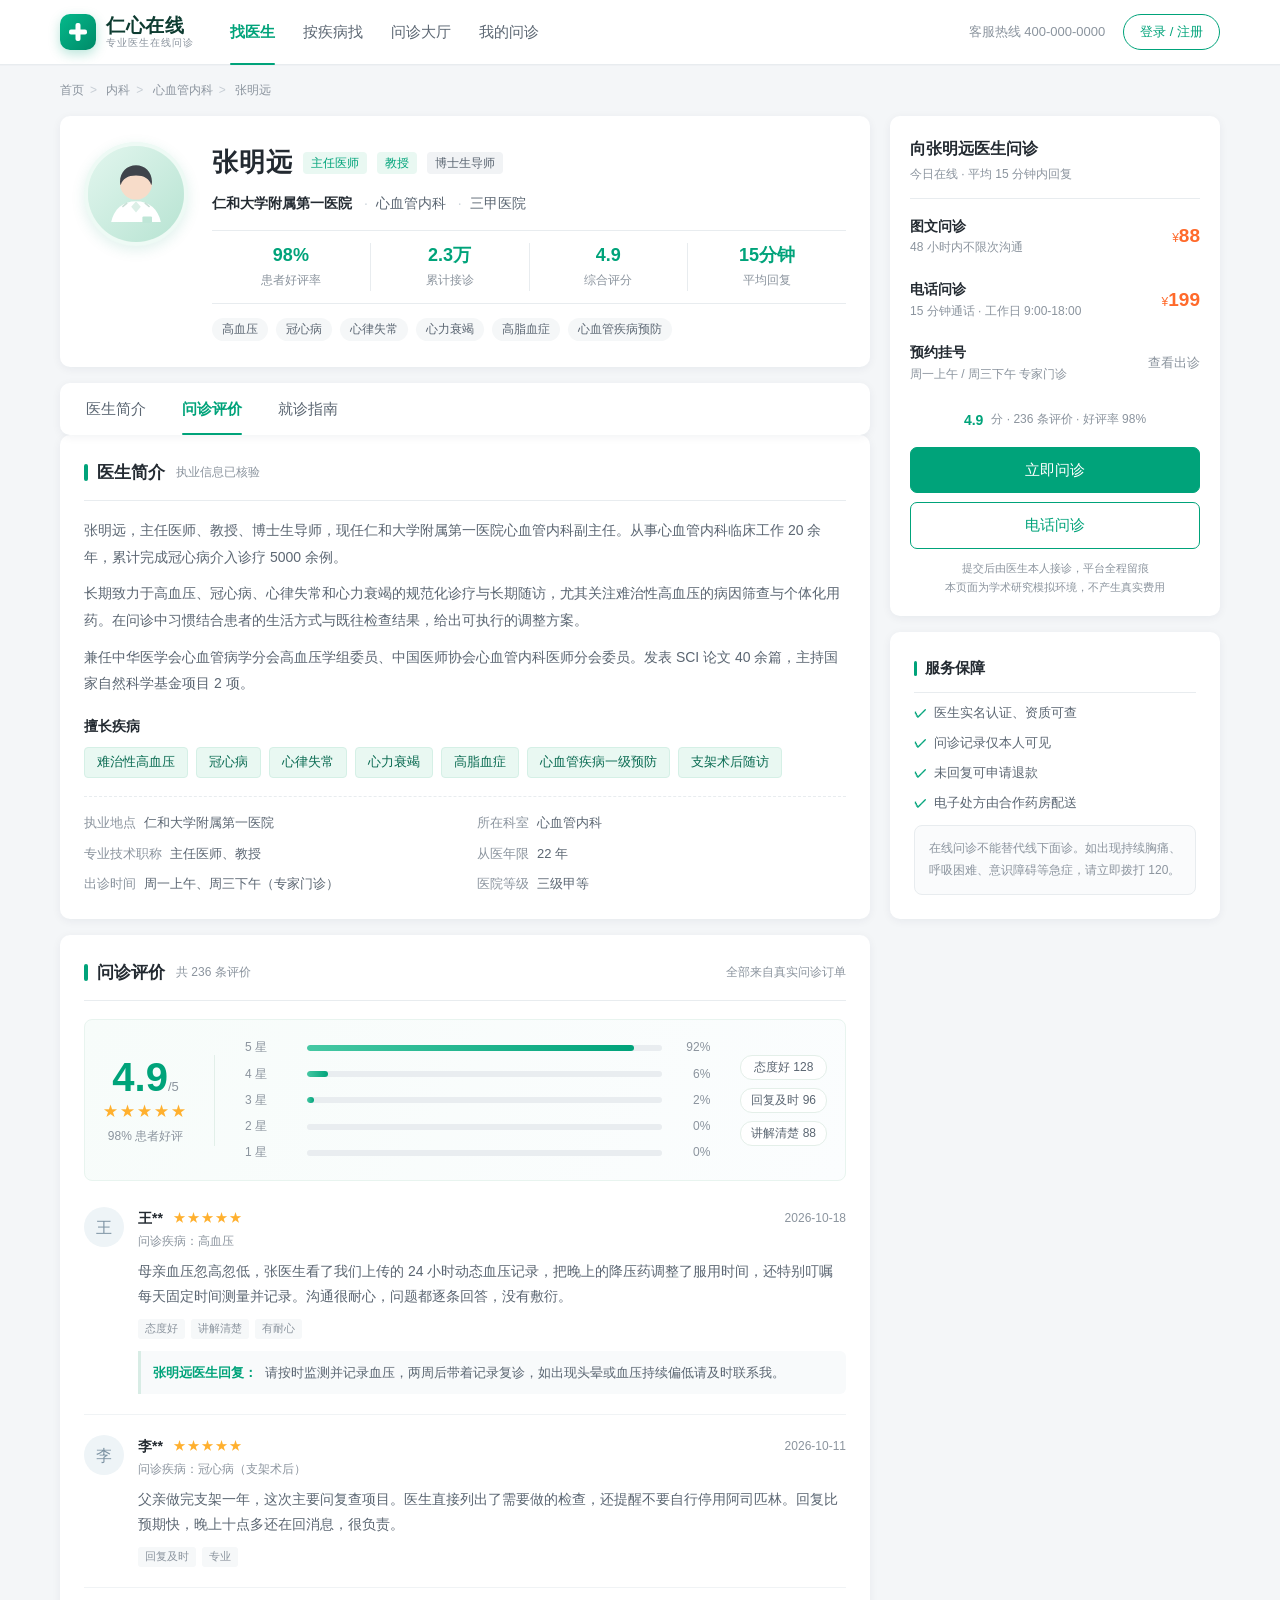
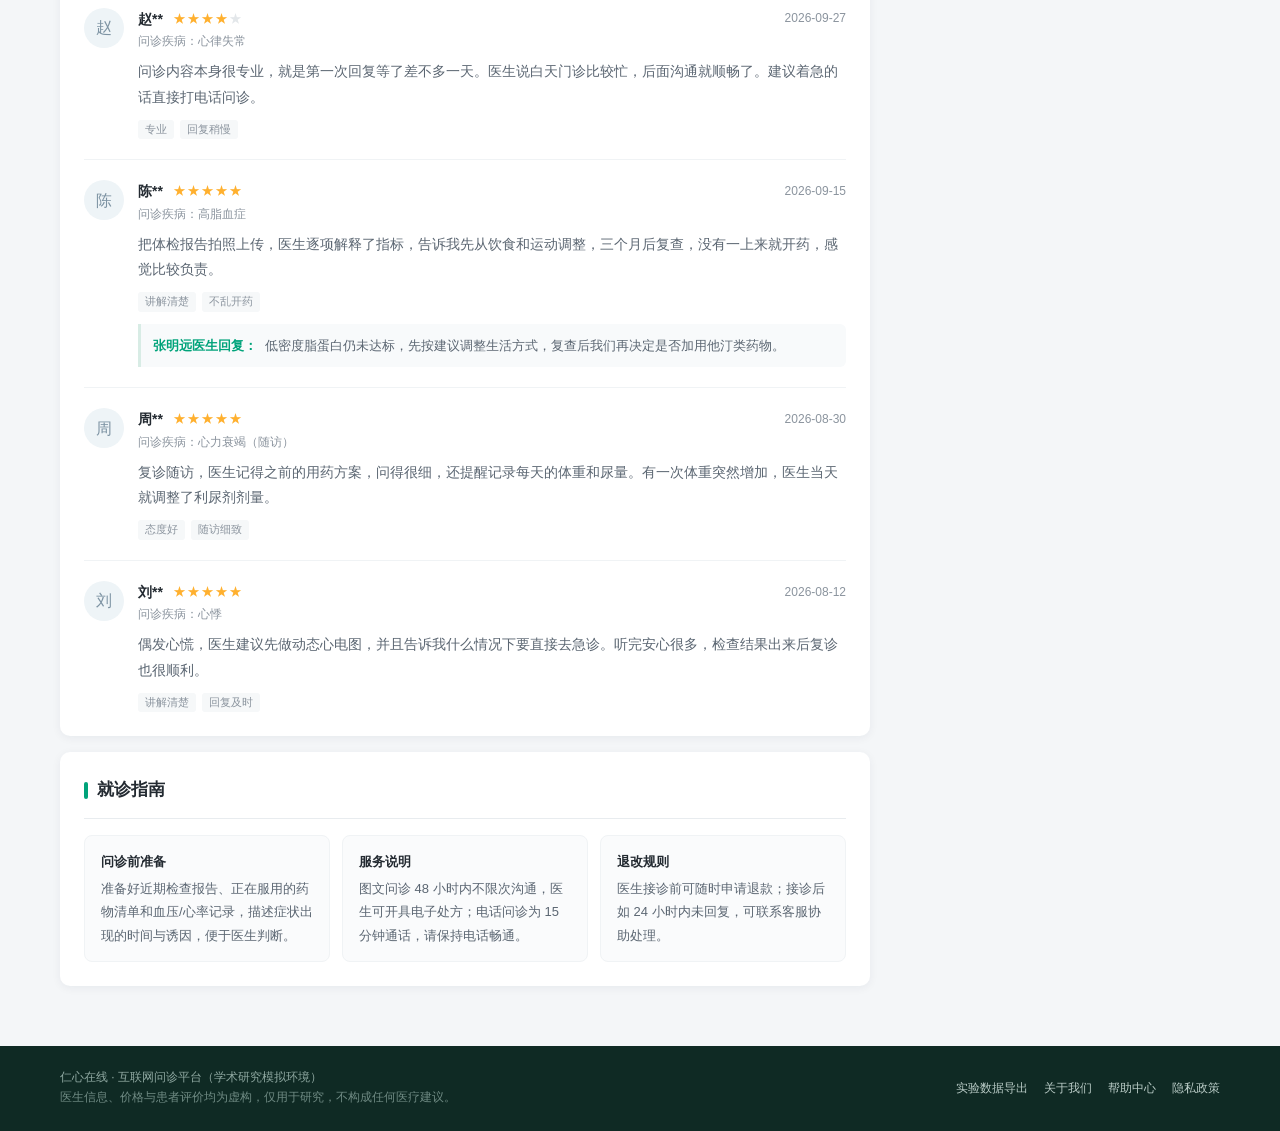
==== doctor.html @ 90c45d6f "feat: AI图标调大，手机适配，强制分组参数" ====
<!DOCTYPE html>
<html lang="zh-CN">
<head>
  <meta charset="UTF-8">
  <meta name="viewport" content="width=device-width, initial-scale=1, viewport-fit=cover">
  <title>张明远 主任医师 - 心血管内科 - 仁心在线</title>
  <meta name="description" content="张明远医生主页：擅长高血压、冠心病、心律失常的诊疗（学术研究模拟页面）">
  <link rel="stylesheet" href="css/style.css">
</head>
<body data-page="doctor" class="has-mobile-bar">

  <!-- 顶部导航 -->
  <header class="topbar">
    <div class="container topbar-inner">
      <a class="logo" href="index.html" data-od-link aria-label="仁心在线首页">
        <span class="logo-mark" aria-hidden="true"></span>
        <span class="logo-text">仁心在线<small>专业医生在线问诊</small></span>
      </a>
      <nav class="topnav" aria-label="主导航">
        <a class="active" href="index.html" data-od-link>找医生</a>
        <a href="#">按疾病找</a>
        <a href="#">问诊大厅</a>
        <a href="#">我的问诊</a>
      </nav>
      <div class="topbar-right">
        <span class="hotline">客服热线 400-000-0000</span>
        <a class="link-login" href="#">登录 / 注册</a>
      </div>
    </div>
  </header>

  <main class="container">
    <nav class="crumbs" aria-label="面包屑">
      <a href="index.html" data-od-link>首页</a><span class="sep">&gt;</span>
      <a href="index.html" data-od-link>内科</a><span class="sep">&gt;</span>
      <a href="index.html" data-od-link>心血管内科</a><span class="sep">&gt;</span>
      张明远
    </nav>

    <div class="profile-layout">
      <!-- 主栏 -->
      <div class="col-main">

        <!-- 医生信息头 -->
        <section class="card doctor-hero" data-track="doctor_header" data-track-label="医生信息头部">
          <div class="hero-avatar">
            <svg viewBox="0 0 120 120" role="img" aria-label="张明远医生头像">
              <defs>
                <linearGradient id="avBgD" x1="0" y1="0" x2="1" y2="1">
                  <stop offset="0" stop-color="#e2f6ee"></stop>
                  <stop offset="1" stop-color="#b7e3d2"></stop>
                </linearGradient>
              </defs>
              <rect width="120" height="120" fill="url(#avBgD)"></rect>
              <circle cx="60" cy="47" r="20" fill="#f7dcc9"></circle>
              <path d="M40 45c0-13 9-21 20-21s20 8 20 21c0 2-1 4-1 4-2-8-9-12-19-12s-17 4-19 12c0 0-1-2-1-4z" fill="#3f444b"></path>
              <path d="M60 69c-16 0-28 10-31 26h62c-3-16-15-26-31-26z" fill="#ffffff"></path>
              <path d="M60 69l-6 7 6 7 6-7z" fill="#dcefe7"></path>
              <path d="M49 71l-6 5M71 71l6 5" stroke="#c9dfd6" stroke-width="2" fill="none"></path>
              <rect x="68" y="88" width="12" height="8" rx="1.5" fill="#bfe6d7"></rect>
            </svg>
          </div>

          <div class="hero-main">
            <div class="hero-name">
              <h1>张明远</h1>
              <span class="chip">主任医师</span>
              <span class="chip">教授</span>
              <span class="chip chip-gray">博士生导师</span>
            </div>
            <p class="hero-dept">
              <b>仁和大学附属第一医院</b>
              <span class="dot">·</span>心血管内科
              <span class="dot">·</span>三甲医院
            </p>

            <div class="hero-stats">
              <div>
                <strong>98%</strong>
                <span>患者好评率</span>
              </div>
              <div>
                <strong>2.3万</strong>
                <span>累计接诊</span>
              </div>
              <div>
                <strong>4.9</strong>
                <span>综合评分</span>
              </div>
              <div>
                <strong>15分钟</strong>
                <span>平均回复</span>
              </div>
            </div>

            <div class="hero-tags">
              <span class="tag">高血压</span>
              <span class="tag">冠心病</span>
              <span class="tag">心律失常</span>
              <span class="tag">心力衰竭</span>
              <span class="tag">高脂血症</span>
              <span class="tag">心血管疾病预防</span>
            </div>
          </div>
        </section>

        <!-- 页内导航 -->
        <nav class="tabbar" aria-label="页面内导航">
          <a href="#intro" class="active">医生简介</a>
          <a href="#reviews">问诊评价</a>
          <a href="#guide">就诊指南</a>
        </nav>

        <!-- 医生简介 -->
        <section class="card section" id="intro">
          <h2 class="section-title">医生简介<em>执业信息已核验</em></h2>

          <div class="intro-text" data-track="intro" data-track-label="医生简介">
            <p>张明远，主任医师、教授、博士生导师，现任仁和大学附属第一医院心血管内科副主任。从事心血管内科临床工作 20 余年，累计完成冠心病介入诊疗 5000 余例。</p>
            <p>长期致力于高血压、冠心病、心律失常和心力衰竭的规范化诊疗与长期随访，尤其关注难治性高血压的病因筛查与个体化用药。在问诊中习惯结合患者的生活方式与既往检查结果，给出可执行的调整方案。</p>
            <p>兼任中华医学会心血管病学分会高血压学组委员、中国医师协会心血管内科医师分会委员。发表 SCI 论文 40 余篇，主持国家自然科学基金项目 2 项。</p>
          </div>

          <div class="skill-block" data-track="expertise" data-track-label="擅长疾病">
            <h4>擅长疾病</h4>
            <ul class="skill-list">
              <li>难治性高血压</li>
              <li>冠心病</li>
              <li>心律失常</li>
              <li>心力衰竭</li>
              <li>高脂血症</li>
              <li>心血管疾病一级预防</li>
              <li>支架术后随访</li>
            </ul>
          </div>

          <div class="info-grid">
            <p><span>执业地点</span>仁和大学附属第一医院</p>
            <p><span>所在科室</span>心血管内科</p>
            <p><span>专业技术职称</span>主任医师、教授</p>
            <p><span>从医年限</span>22 年</p>
            <p><span>出诊时间</span>周一上午、周三下午（专家门诊）</p>
            <p><span>医院等级</span>三级甲等</p>
          </div>
        </section>

        <!-- 问诊评价 -->
        <section class="card section" id="reviews" data-track="reviews" data-track-label="问诊评价区">
          <h2 class="section-title">问诊评价<em>共 236 条评价</em><span class="more">全部来自真实问诊订单</span></h2>

          <div class="review-summary">
            <div class="score-block">
              <div class="score-num">4.9<small>/5</small></div>
              <div class="stars" aria-label="4.9 分">★★★★★</div>
              <p>98% 患者好评</p>
            </div>
            <div class="score-bars">
              <div class="bar-row">
                <span>5 星</span>
                <div class="bar-track"><div class="bar-fill" style="width: 92%"></div></div>
                <span>92%</span>
              </div>
              <div class="bar-row">
                <span>4 星</span>
                <div class="bar-track"><div class="bar-fill" style="width: 6%"></div></div>
                <span>6%</span>
              </div>
              <div class="bar-row">
                <span>3 星</span>
                <div class="bar-track"><div class="bar-fill" style="width: 2%"></div></div>
                <span>2%</span>
              </div>
              <div class="bar-row">
                <span>2 星</span>
                <div class="bar-track"><div class="bar-fill" style="width: 0"></div></div>
                <span>0%</span>
              </div>
              <div class="bar-row">
                <span>1 星</span>
                <div class="bar-track"><div class="bar-fill" style="width: 0"></div></div>
                <span>0%</span>
              </div>
            </div>
            <div class="summary-tags">
              <span>态度好 128</span>
              <span>回复及时 96</span>
              <span>讲解清楚 88</span>
            </div>
          </div>

          <ul class="review-list">
            <li class="review-item">
              <div class="review-avatar">王</div>
              <div class="review-main">
                <div class="review-head">
                  <strong>王**</strong>
                  <span class="stars" aria-label="5 星">★★★★★</span>
                  <time datetime="2026-10-18">2026-10-18</time>
                </div>
                <p class="review-disease">问诊疾病：高血压</p>
                <p class="review-text">母亲血压忽高忽低，张医生看了我们上传的 24 小时动态血压记录，把晚上的降压药调整了服用时间，还特别叮嘱每天固定时间测量并记录。沟通很耐心，问题都逐条回答，没有敷衍。</p>
                <div class="review-tags"><span>态度好</span><span>讲解清楚</span><span>有耐心</span></div>
                <div class="review-reply"><b>张明远医生回复：</b>请按时监测并记录血压，两周后带着记录复诊，如出现头晕或血压持续偏低请及时联系我。</div>
              </div>
            </li>

            <li class="review-item">
              <div class="review-avatar">李</div>
              <div class="review-main">
                <div class="review-head">
                  <strong>李**</strong>
                  <span class="stars" aria-label="5 星">★★★★★</span>
                  <time datetime="2026-10-11">2026-10-11</time>
                </div>
                <p class="review-disease">问诊疾病：冠心病（支架术后）</p>
                <p class="review-text">父亲做完支架一年，这次主要问复查项目。医生直接列出了需要做的检查，还提醒不要自行停用阿司匹林。回复比预期快，晚上十点多还在回消息，很负责。</p>
                <div class="review-tags"><span>回复及时</span><span>专业</span></div>
              </div>
            </li>

            <li class="review-item">
              <div class="review-avatar">赵</div>
              <div class="review-main">
                <div class="review-head">
                  <strong>赵**</strong>
                  <span class="stars" aria-label="4 星">★★★★<span class="off">★</span></span>
                  <time datetime="2026-09-27">2026-09-27</time>
                </div>
                <p class="review-disease">问诊疾病：心律失常</p>
                <p class="review-text">问诊内容本身很专业，就是第一次回复等了差不多一天。医生说白天门诊比较忙，后面沟通就顺畅了。建议着急的话直接打电话问诊。</p>
                <div class="review-tags"><span>专业</span><span>回复稍慢</span></div>
              </div>
            </li>

            <li class="review-item">
              <div class="review-avatar">陈</div>
              <div class="review-main">
                <div class="review-head">
                  <strong>陈**</strong>
                  <span class="stars" aria-label="5 星">★★★★★</span>
                  <time datetime="2026-09-15">2026-09-15</time>
                </div>
                <p class="review-disease">问诊疾病：高脂血症</p>
                <p class="review-text">把体检报告拍照上传，医生逐项解释了指标，告诉我先从饮食和运动调整，三个月后复查，没有一上来就开药，感觉比较负责。</p>
                <div class="review-tags"><span>讲解清楚</span><span>不乱开药</span></div>
                <div class="review-reply"><b>张明远医生回复：</b>低密度脂蛋白仍未达标，先按建议调整生活方式，复查后我们再决定是否加用他汀类药物。</div>
              </div>
            </li>

            <li class="review-item">
              <div class="review-avatar">周</div>
              <div class="review-main">
                <div class="review-head">
                  <strong>周**</strong>
                  <span class="stars" aria-label="5 星">★★★★★</span>
                  <time datetime="2026-08-30">2026-08-30</time>
                </div>
                <p class="review-disease">问诊疾病：心力衰竭（随访）</p>
                <p class="review-text">复诊随访，医生记得之前的用药方案，问得很细，还提醒记录每天的体重和尿量。有一次体重突然增加，医生当天就调整了利尿剂剂量。</p>
                <div class="review-tags"><span>态度好</span><span>随访细致</span></div>
              </div>
            </li>

            <li class="review-item">
              <div class="review-avatar">刘</div>
              <div class="review-main">
                <div class="review-head">
                  <strong>刘**</strong>
                  <span class="stars" aria-label="5 星">★★★★★</span>
                  <time datetime="2026-08-12">2026-08-12</time>
                </div>
                <p class="review-disease">问诊疾病：心悸</p>
                <p class="review-text">偶发心慌，医生建议先做动态心电图，并且告诉我什么情况下要直接去急诊。听完安心很多，检查结果出来后复诊也很顺利。</p>
                <div class="review-tags"><span>讲解清楚</span><span>回复及时</span></div>
              </div>
            </li>
          </ul>
        </section>

        <!-- 就诊指南 -->
        <section class="card section" id="guide">
          <h2 class="section-title">就诊指南</h2>
          <div class="notice-grid">
            <div class="notice-item">
              <h4>问诊前准备</h4>
              准备好近期检查报告、正在服用的药物清单和血压/心率记录，描述症状出现的时间与诱因，便于医生判断。
            </div>
            <div class="notice-item">
              <h4>服务说明</h4>
              图文问诊 48 小时内不限次沟通，医生可开具电子处方；电话问诊为 15 分钟通话，请保持电话畅通。
            </div>
            <div class="notice-item">
              <h4>退改规则</h4>
              医生接诊前可随时申请退款；接诊后如 24 小时内未回复，可联系客服协助处理。
            </div>
          </div>
        </section>
      </div>

      <!-- 侧栏 -->
      <aside class="col-side">
        <div class="card consult-card" data-track="price" data-track-label="问诊价格卡片">
          <div class="consult-head">
            <h3>向张明远医生问诊</h3>
            <p>今日在线 · 平均 15 分钟内回复</p>
          </div>

          <div class="consult-rows">
            <div class="consult-row">
              <div class="cr-left">
                <strong>图文问诊</strong>
                <small>48 小时内不限次沟通</small>
              </div>
              <div class="cr-price"><span>¥</span>88</div>
            </div>
            <div class="consult-row">
              <div class="cr-left">
                <strong>电话问诊</strong>
                <small>15 分钟通话 · 工作日 9:00-18:00</small>
              </div>
              <div class="cr-price"><span>¥</span>199</div>
            </div>
            <div class="consult-row">
              <div class="cr-left">
                <strong>预约挂号</strong>
                <small>周一上午 / 周三下午 专家门诊</small>
              </div>
              <div class="cr-price" style="font-size: 13px; color: #8b949e; font-weight: 400;">查看出诊</div>
            </div>
          </div>

          <div class="rating-line">
            <b>4.9</b> 分 · 236 条评价 · 好评率 98%
          </div>

          <div class="consult-actions">
            <button type="button" class="btn btn-primary" data-od-action="decision" data-track="consult_entry" data-track-label="立即问诊按钮">立即问诊</button>
            <button type="button" class="btn btn-outline" data-od-action="decision" data-track="consult_entry" data-track-label="电话问诊按钮">电话问诊</button>
          </div>

          <p class="consult-fine">提交后由医生本人接诊，平台全程留痕<br>本页面为学术研究模拟环境，不产生真实费用</p>
        </div>

        <div class="card side-card">
          <h2 class="side-title">服务保障</h2>
          <ul class="guarantee-list">
            <li>医生实名认证、资质可查</li>
            <li>问诊记录仅本人可见</li>
            <li>未回复可申请退款</li>
            <li>电子处方由合作药房配送</li>
          </ul>
          <div class="notice-box">
            在线问诊不能替代线下面诊。如出现持续胸痛、呼吸困难、意识障碍等急症，请立即拨打 120。
          </div>
        </div>
      </aside>
    </div>
  </main>

  <!-- 移动端底部操作条 -->
  <div class="mobile-bar">
    <div class="mb-price">
      <small>图文问诊</small>
      ¥88
    </div>
    <button type="button" class="btn btn-primary" data-od-action="decision" data-track="consult_entry" data-track-label="移动端立即问诊">立即问诊</button>
  </div>

  <!-- 决策确认弹窗 -->
  <div class="modal-mask" id="decision-modal" hidden>
    <div class="modal" role="dialog" aria-modal="true" aria-labelledby="decision-title">
      <button type="button" class="modal-close" data-od-action="close-decision" aria-label="关闭">×</button>
      <div class="modal-body">
        <h3 id="decision-title">确认问诊方式</h3>
        <p class="modal-sub">张明远 · 主任医师 · 心血管内科</p>

        <label class="consult-option">
          <input type="radio" name="consult-type" value="图文问诊 ¥88" checked>
          <span class="co-main">
            <strong>图文问诊</strong>
            <em>48 小时内不限次沟通</em>
          </span>
          <span class="co-price">¥88</span>
        </label>

        <label class="consult-option">
          <input type="radio" name="consult-type" value="电话问诊 ¥199">
          <span class="co-main">
            <strong>电话问诊</strong>
            <em>15 分钟通话，工作日 9:00-18:00</em>
          </span>
          <span class="co-price">¥199</span>
        </label>

        <div class="modal-note">
          提交后将进入研究者问卷，请根据刚才的真实感受作答。问卷大约需要 3-5 分钟。
        </div>

        <button type="button" class="btn btn-primary btn-block" data-od-action="submit-decision">提交并继续</button>
        <p class="modal-fine">本页面为学术研究模拟环境，不会产生真实费用和真实问诊订单。</p>
      </div>
    </div>
  </div>

  <footer class="footer">
    <div class="container footer-inner">
      <div>
        <p>仁心在线 · 互联网问诊平台（学术研究模拟环境）</p>
        <p class="footer-note">医生信息、价格与患者评价均为虚构，仅用于研究，不构成任何医疗建议。</p>
      </div>
      <div class="footer-links">
        <a href="#" data-od-export>实验数据导出</a>
        <a href="#">关于我们</a>
        <a href="#">帮助中心</a>
        <a href="#">隐私政策</a>
      </div>
    </div>
  </footer>

  <script src="js/main.js"></script>
  <script src="js/ai.js"></script>
</body>
</html>
---- css/style.css ----
/* =========================================================
   在线问诊实验平台 · 样式表
   风格参照好大夫在线：绿色主色 + 白色卡片 + 浅灰背景
   ========================================================= */

:root {
  --brand: #00a37a;
  --brand-dark: #008a68;
  --brand-light: #e9f8f2;
  --accent: #ff6a2b;
  --accent-light: #fff2ec;
  --text: #232a31;
  --text-2: #5b6672;
  --muted: #8b949e;
  --line: #e8ecef;
  --bg: #f4f6f8;
  --white: #ffffff;
  --shadow: 0 2px 10px rgba(16, 42, 62, 0.06);
  --shadow-lg: 0 10px 40px rgba(16, 42, 62, 0.16);
  --radius: 10px;
}

* {
  box-sizing: border-box;
}

html {
  -webkit-text-size-adjust: 100%;
}

body {
  margin: 0;
  background: var(--bg);
  color: var(--text);
  font-family: "PingFang SC", "Hiragino Sans GB", "Microsoft YaHei", "Helvetica Neue", Arial, sans-serif;
  font-size: 14px;
  line-height: 1.6;
}

a {
  color: inherit;
  text-decoration: none;
}

button {
  font-family: inherit;
  cursor: pointer;
}

img,
svg {
  display: block;
  max-width: 100%;
}

ul,
ol {
  margin: 0;
  padding: 0;
  list-style: none;
}

h1,
h2,
h3,
h4,
p {
  margin: 0;
}

.container {
  width: 100%;
  max-width: 1200px;
  margin: 0 auto;
  padding: 0 20px;
}

.hidden {
  display: none !important;
}

/* ---------------- 顶部导航 ---------------- */

.topbar {
  position: sticky;
  top: 0;
  z-index: 60;
  background: var(--white);
  border-bottom: 1px solid var(--line);
  box-shadow: 0 1px 0 rgba(16, 42, 62, 0.02);
}

.topbar-inner {
  display: flex;
  align-items: center;
  gap: 36px;
  height: 64px;
}

.logo {
  display: flex;
  align-items: center;
  gap: 10px;
  flex: 0 0 auto;
}

.logo-mark {
  position: relative;
  width: 36px;
  height: 36px;
  border-radius: 10px;
  background: linear-gradient(135deg, #04b98b, #008a68);
  box-shadow: 0 4px 12px rgba(0, 163, 122, 0.28);
}

.logo-mark::before,
.logo-mark::after {
  content: "";
  position: absolute;
  left: 50%;
  top: 50%;
  background: #fff;
  border-radius: 2px;
  transform: translate(-50%, -50%);
}

.logo-mark::before {
  width: 18px;
  height: 5px;
}

.logo-mark::after {
  width: 5px;
  height: 18px;
}

.logo-text {
  display: flex;
  flex-direction: column;
  font-size: 19px;
  font-weight: 700;
  letter-spacing: 0.5px;
  line-height: 1.2;
  color: #0d3b30;
}

.logo-text small {
  font-size: 10px;
  font-weight: 400;
  color: var(--muted);
  letter-spacing: 1px;
}

.topnav {
  display: flex;
  align-items: center;
  gap: 28px;
  height: 100%;
}

.topnav a {
  position: relative;
  height: 100%;
  display: flex;
  align-items: center;
  color: var(--text-2);
  font-size: 15px;
}

.topnav a:hover {
  color: var(--brand);
}

.topnav a.active {
  color: var(--brand);
  font-weight: 600;
}

.topnav a.active::after {
  content: "";
  position: absolute;
  left: 0;
  right: 0;
  bottom: -1px;
  height: 2px;
  background: var(--brand);
  border-radius: 2px;
}

.topbar-right {
  margin-left: auto;
  display: flex;
  align-items: center;
  gap: 18px;
  font-size: 13px;
  color: var(--text-2);
}

.hotline {
  color: var(--muted);
}

.link-login {
  padding: 7px 16px;
  border: 1px solid var(--brand);
  border-radius: 18px;
  color: var(--brand);
  font-weight: 500;
}

.link-login:hover {
  background: var(--brand-light);
}

/* ---------------- 首页：搜索与筛选 ---------------- */

.search-band {
  background: linear-gradient(120deg, #e9f8f2 0%, #f6fbf9 55%, #eef7fb 100%);
  border-bottom: 1px solid #e3f1ec;
}

.search-band-inner {
  padding: 30px 20px 26px;
}

.search-title {
  font-size: 24px;
  font-weight: 700;
  color: #123c31;
  letter-spacing: 0.5px;
}

.search-title span {
  font-size: 13px;
  font-weight: 400;
  color: var(--muted);
  margin-left: 10px;
}

.search-box {
  display: flex;
  margin-top: 16px;
  max-width: 620px;
  background: var(--white);
  border-radius: 24px;
  padding: 5px;
  box-shadow: 0 6px 20px rgba(0, 120, 90, 0.08);
}

.search-box input {
  flex: 1;
  border: 0;
  outline: none;
  background: transparent;
  padding: 0 16px;
  font-size: 14px;
  color: var(--text);
}

.search-box input::placeholder {
  color: #aab4bd;
}

.search-box button {
  border: 0;
  background: var(--brand);
  color: #fff;
  padding: 9px 26px;
  border-radius: 20px;
  font-size: 14px;
}

.search-box button:hover {
  background: var(--brand-dark);
}

.hot-words {
  margin-top: 12px;
  font-size: 13px;
  color: var(--muted);
}

.hot-words a {
  color: var(--text-2);
  margin-right: 14px;
}

.hot-words a:hover {
  color: var(--brand);
}

.crumbs {
  padding: 16px 0 0;
  font-size: 12px;
  color: var(--muted);
}

.crumbs a:hover {
  color: var(--brand);
}

.crumbs .sep {
  margin: 0 6px;
  color: #c6cdd4;
}

/* 筛选条 */

.filter-bar {
  background: var(--white);
  border-radius: var(--radius);
  margin-top: 14px;
  padding: 6px 18px;
  box-shadow: var(--shadow);
}

.filter-row {
  display: flex;
  align-items: flex-start;
  gap: 14px;
  padding: 10px 0;
  border-bottom: 1px dashed var(--line);
  font-size: 13px;
}

.filter-row:last-child {
  border-bottom: 0;
}

.filter-label {
  flex: 0 0 56px;
  color: var(--muted);
  line-height: 26px;
}

.filter-options {
  display: flex;
  flex-wrap: wrap;
  gap: 6px;
}

.filter-options a {
  padding: 2px 12px;
  border-radius: 14px;
  color: var(--text-2);
  line-height: 22px;
}

.filter-options a:hover {
  color: var(--brand);
  background: var(--brand-light);
}

.filter-options a.on {
  background: var(--brand);
  color: #fff;
}

/* 列表布局 */

.list-layout {
  display: grid;
  grid-template-columns: minmax(0, 1fr) 300px;
  gap: 20px;
  align-items: start;
  padding: 16px 0 46px;
}

.list-head {
  display: flex;
  align-items: baseline;
  justify-content: space-between;
  margin-bottom: 12px;
}

.list-head h2 {
  font-size: 17px;
  font-weight: 600;
}

.list-head h2 em {
  font-style: normal;
  color: var(--brand);
}

.list-head span {
  font-size: 12px;
  color: var(--muted);
}

/* 医生卡片 */

.doc-card {
  display: flex;
  gap: 20px;
  background: var(--white);
  border-radius: var(--radius);
  padding: 22px;
  box-shadow: var(--shadow);
  border: 1px solid transparent;
  transition: box-shadow 0.18s ease, border-color 0.18s ease, transform 0.18s ease;
}

.doc-card + .doc-card {
  margin-top: 14px;
}

.doc-card:hover {
  box-shadow: 0 8px 24px rgba(16, 42, 62, 0.1);
  border-color: #d9efe7;
}

.doc-card.is-muted {
  opacity: 0.72;
}

.doc-avatar {
  flex: 0 0 88px;
  width: 88px;
  height: 88px;
  border-radius: 50%;
  overflow: hidden;
  background: #dff3ea;
  border: 3px solid #f0faf6;
}

.doc-body {
  flex: 1;
  min-width: 0;
}

.doc-name-row {
  display: flex;
  align-items: center;
  flex-wrap: wrap;
  gap: 8px;
}

.doc-name-row h3 {
  font-size: 21px;
  font-weight: 700;
  letter-spacing: 0.5px;
}

.chip {
  display: inline-block;
  padding: 0 8px;
  height: 21px;
  line-height: 21px;
  border-radius: 4px;
  font-size: 12px;
  color: var(--brand);
  background: var(--brand-light);
  white-space: nowrap;
}

.chip.chip-gray {
  color: var(--text-2);
  background: #f1f3f5;
}

.doc-meta {
  margin-top: 6px;
  font-size: 13px;
  color: var(--text-2);
}

.doc-meta .hospital {
  font-weight: 500;
  color: var(--text);
}

.doc-meta .dot {
  margin: 0 8px;
  color: #ccd4db;
}

.doc-stats {
  display: flex;
  flex-wrap: wrap;
  gap: 22px;
  margin-top: 12px;
  font-size: 13px;
  color: var(--text-2);
}

.doc-stats b {
  color: var(--brand);
  font-size: 15px;
  font-weight: 700;
  margin-left: 2px;
}

.doc-skills {
  margin-top: 12px;
  font-size: 13px;
  color: var(--text-2);
  display: -webkit-box;
  -webkit-line-clamp: 2;
  -webkit-box-orient: vertical;
  overflow: hidden;
}

.doc-skills b {
  color: var(--text);
  font-weight: 500;
}

.doc-flag-row {
  display: flex;
  flex-wrap: wrap;
  gap: 6px;
  margin-top: 12px;
}

.flag {
  font-size: 11px;
  color: #7b8794;
  border: 1px solid var(--line);
  border-radius: 3px;
  padding: 1px 6px;
}

.doc-side {
  flex: 0 0 152px;
  display: flex;
  flex-direction: column;
  align-items: center;
  justify-content: center;
  gap: 10px;
  padding-left: 20px;
  border-left: 1px dashed var(--line);
  text-align: center;
}

.doc-price {
  color: var(--accent);
  line-height: 1.3;
}

.doc-price small {
  display: block;
  font-size: 12px;
  color: var(--muted);
}

.doc-price strong {
  font-size: 24px;
  font-weight: 700;
}

.doc-price strong span {
  font-size: 13px;
  font-weight: 400;
}

.btn {
  display: inline-flex;
  align-items: center;
  justify-content: center;
  gap: 6px;
  border: 1px solid transparent;
  border-radius: 6px;
  padding: 8px 18px;
  font-size: 14px;
  line-height: 1.5;
  background: #f2f4f6;
  color: var(--text-2);
  transition: background 0.15s ease, color 0.15s ease;
}

.btn-primary {
  background: var(--brand);
  border-color: var(--brand);
  color: #fff;
}

.btn-primary:hover {
  background: var(--brand-dark);
  border-color: var(--brand-dark);
}

.btn-outline {
  background: #fff;
  border-color: var(--brand);
  color: var(--brand);
}

.btn-outline:hover {
  background: var(--brand-light);
}

.btn-block {
  width: 100%;
}

.btn-ghost {
  background: #fff;
  border-color: var(--line);
  color: var(--text-2);
}

.btn-ghost:hover {
  border-color: #cfd8df;
  color: var(--text);
}

.btn[disabled] {
  cursor: not-allowed;
  background: #f2f4f6;
  color: #aeb7c0;
  border-color: #eef1f3;
}

.doc-hint {
  font-size: 12px;
  color: var(--muted);
}

/* 侧栏卡片 */

.side-card {
  background: var(--white);
  border-radius: var(--radius);
  box-shadow: var(--shadow);
  padding: 18px;
}

.side-card + .side-card {
  margin-top: 16px;
}

.side-title {
  display: flex;
  align-items: center;
  gap: 8px;
  font-size: 15px;
  font-weight: 600;
  padding-bottom: 12px;
  border-bottom: 1px solid var(--line);
}

.side-title::before {
  content: "";
  width: 3px;
  height: 15px;
  border-radius: 2px;
  background: var(--brand);
}

.side-title em {
  font-style: normal;
  font-size: 12px;
  font-weight: 400;
  color: var(--muted);
  margin-left: auto;
}

.step-list {
  margin-top: 6px;
}

.step-list li {
  position: relative;
  padding: 10px 0 10px 28px;
  font-size: 13px;
  color: var(--text-2);
  border-bottom: 1px dashed #f0f2f4;
}

.step-list li:last-child {
  border-bottom: 0;
}

.step-list li::before {
  content: attr(data-step);
  position: absolute;
  left: 0;
  top: 10px;
  width: 18px;
  height: 18px;
  border-radius: 50%;
  background: var(--brand-light);
  color: var(--brand);
  font-size: 11px;
  line-height: 18px;
  text-align: center;
  font-weight: 600;
}

.step-list li b {
  color: var(--text);
  font-weight: 500;
}

.guarantee-list {
  margin-top: 10px;
  display: grid;
  gap: 9px;
  font-size: 13px;
  color: var(--text-2);
}

.guarantee-list li {
  position: relative;
  padding-left: 20px;
}

.guarantee-list li::before {
  content: "✓";
  position: absolute;
  left: 0;
  top: 0;
  color: var(--brand);
  font-weight: 700;
}

.notice-box {
  margin-top: 12px;
  background: #fafbfc;
  border: 1px solid var(--line);
  border-radius: 8px;
  padding: 12px 14px;
  font-size: 12px;
  color: var(--muted);
  line-height: 1.8;
}

/* ---------------- 医生主页 ---------------- */

.profile-layout {
  display: grid;
  grid-template-columns: minmax(0, 1fr) 330px;
  gap: 20px;
  align-items: start;
  padding: 16px 0 50px;
}

.col-main {
  min-width: 0;
}

.col-side {
  position: sticky;
  top: 84px;
}

.card {
  background: var(--white);
  border-radius: var(--radius);
  box-shadow: var(--shadow);
  padding: 24px;
}

.card + .card {
  margin-top: 16px;
}

.doctor-hero {
  display: flex;
  gap: 24px;
  padding: 26px 24px;
}

.hero-avatar {
  flex: 0 0 104px;
  width: 104px;
  height: 104px;
  border-radius: 50%;
  overflow: hidden;
  background: #dff3ea;
  border: 4px solid #eefaf5;
  box-shadow: 0 4px 14px rgba(0, 140, 105, 0.12);
}

.hero-main {
  flex: 1;
  min-width: 0;
}

.hero-name {
  display: flex;
  align-items: center;
  flex-wrap: wrap;
  gap: 10px;
}

.hero-name h1 {
  font-size: 26px;
  font-weight: 700;
  letter-spacing: 1px;
}

.hero-name .chip {
  height: 22px;
  line-height: 22px;
}

.hero-dept {
  margin-top: 8px;
  font-size: 14px;
  color: var(--text-2);
}

.hero-dept b {
  color: var(--text);
  font-weight: 600;
}

.hero-dept .dot {
  margin: 0 8px;
  color: #ccd4db;
}

.hero-stats {
  display: flex;
  flex-wrap: wrap;
  gap: 0;
  margin-top: 16px;
  padding: 12px 0;
  border-top: 1px solid var(--line);
  border-bottom: 1px solid var(--line);
}

.hero-stats div {
  flex: 1 1 0;
  min-width: 92px;
  text-align: center;
  border-right: 1px solid var(--line);
  padding: 0 6px;
}

.hero-stats div:last-child {
  border-right: 0;
}

.hero-stats strong {
  display: block;
  font-size: 18px;
  font-weight: 700;
  color: var(--brand);
  line-height: 1.4;
}

.hero-stats span {
  font-size: 12px;
  color: var(--muted);
}

.hero-tags {
  display: flex;
  flex-wrap: wrap;
  gap: 8px;
  margin-top: 14px;
}

.hero-tags .tag {
  font-size: 12px;
  color: var(--text-2);
  background: #f5f7f8;
  border-radius: 12px;
  padding: 2px 10px;
}

/* 页内导航 */

.tabbar {
  position: sticky;
  top: 64px;
  z-index: 30;
  display: flex;
  gap: 4px;
  background: var(--white);
  border-radius: var(--radius);
  box-shadow: var(--shadow);
  margin-top: 16px;
  padding: 0 10px;
  overflow-x: auto;
}

.tabbar a {
  position: relative;
  white-space: nowrap;
  padding: 14px 16px;
  font-size: 15px;
  color: var(--text-2);
}

.tabbar a:hover {
  color: var(--brand);
}

.tabbar a.active {
  color: var(--brand);
  font-weight: 600;
}

.tabbar a.active::after {
  content: "";
  position: absolute;
  left: 16px;
  right: 16px;
  bottom: 0;
  height: 2px;
  border-radius: 2px;
  background: var(--brand);
}

.section {
  scroll-margin-top: 130px;
}

.section-title {
  display: flex;
  align-items: center;
  gap: 9px;
  font-size: 17px;
  font-weight: 600;
  padding-bottom: 14px;
  border-bottom: 1px solid var(--line);
}

.section-title::before {
  content: "";
  width: 4px;
  height: 17px;
  border-radius: 2px;
  background: var(--brand);
}

.section-title em {
  font-style: normal;
  font-size: 12px;
  font-weight: 400;
  color: var(--muted);
  margin-left: 2px;
}

.section-title .more {
  margin-left: auto;
  font-size: 12px;
  font-weight: 400;
  color: var(--muted);
}

/* 简介 */

.intro-text {
  margin-top: 16px;
  font-size: 14px;
  color: var(--text-2);
  line-height: 1.9;
}

.intro-text p + p {
  margin-top: 10px;
}

.skill-block {
  margin-top: 18px;
}

.skill-block h4 {
  font-size: 14px;
  font-weight: 600;
  color: var(--text);
  margin-bottom: 10px;
}

.skill-list {
  display: flex;
  flex-wrap: wrap;
  gap: 8px;
}

.skill-list li {
  font-size: 13px;
  color: #0a6b52;
  background: var(--brand-light);
  border: 1px solid #d5f0e6;
  border-radius: 4px;
  padding: 4px 12px;
}

.info-grid {
  display: grid;
  grid-template-columns: repeat(2, minmax(0, 1fr));
  gap: 10px 24px;
  margin-top: 18px;
  padding-top: 16px;
  border-top: 1px dashed var(--line);
  font-size: 13px;
  color: var(--text-2);
}

.info-grid span {
  color: var(--muted);
  margin-right: 8px;
}

/* 评价 */

.review-summary {
  display: flex;
  gap: 30px;
  align-items: center;
  margin-top: 18px;
  padding: 18px;
  background: linear-gradient(120deg, #f7fcfa, #fbfdfe);
  border: 1px solid #e8f4ef;
  border-radius: 8px;
}

.score-block {
  flex: 0 0 auto;
  text-align: center;
  padding-right: 26px;
  border-right: 1px solid #e2efe9;
}

.score-num {
  font-size: 40px;
  font-weight: 700;
  color: var(--brand);
  line-height: 1.1;
}

.score-num small {
  font-size: 13px;
  font-weight: 400;
  color: var(--muted);
}

.stars {
  color: #ffb02e;
  letter-spacing: 2px;
  font-size: 15px;
}

.stars .off {
  color: #e3e7ea;
}

.score-block p {
  font-size: 12px;
  color: var(--muted);
  margin-top: 4px;
}

.score-bars {
  flex: 1;
  display: grid;
  gap: 7px;
  font-size: 12px;
  color: var(--text-2);
}

.bar-row {
  display: flex;
  align-items: center;
  gap: 10px;
}

.bar-row > span:first-child {
  flex: 0 0 52px;
  color: var(--muted);
}

.bar-track {
  flex: 1;
  height: 6px;
  border-radius: 3px;
  background: #e9edf0;
  overflow: hidden;
}

.bar-fill {
  height: 100%;
  border-radius: 3px;
  background: linear-gradient(90deg, #45c8a3, var(--brand));
}

.bar-row > span:last-child {
  flex: 0 0 38px;
  text-align: right;
  color: var(--muted);
}

.summary-tags {
  flex: 0 0 auto;
  display: flex;
  flex-direction: column;
  gap: 8px;
}

.summary-tags span {
  font-size: 12px;
  color: var(--text-2);
  background: #fff;
  border: 1px solid #e4efe9;
  border-radius: 12px;
  padding: 2px 10px;
  text-align: center;
}

.review-toolbar {
  display: flex;
  align-items: center;
  gap: 18px;
  margin-top: 18px;
  font-size: 13px;
  color: var(--muted);
}

.review-toolbar a {
  padding: 2px 10px;
  border-radius: 12px;
}

.review-toolbar a.on {
  background: var(--brand-light);
  color: var(--brand);
}

.review-list {
  margin-top: 6px;
}

.review-item {
  display: flex;
  gap: 14px;
  padding: 20px 0;
  border-bottom: 1px solid #f0f3f5;
}

.review-item:last-child {
  border-bottom: 0;
  padding-bottom: 0;
}

.review-avatar {
  flex: 0 0 40px;
  width: 40px;
  height: 40px;
  border-radius: 50%;
  background: #eef4f7;
  color: #7d93a3;
  font-size: 16px;
  display: flex;
  align-items: center;
  justify-content: center;
}

.review-main {
  flex: 1;
  min-width: 0;
}

.review-head {
  display: flex;
  align-items: center;
  flex-wrap: wrap;
  gap: 10px;
}

.review-head strong {
  font-size: 14px;
  font-weight: 600;
}

.review-head .stars {
  font-size: 13px;
  letter-spacing: 1px;
}

.review-head time {
  margin-left: auto;
  font-size: 12px;
  color: var(--muted);
}

.review-disease {
  font-size: 12px;
  color: var(--muted);
  margin-top: 2px;
}

.review-text {
  margin-top: 8px;
  font-size: 14px;
  color: var(--text-2);
  line-height: 1.8;
}

.review-tags {
  display: flex;
  flex-wrap: wrap;
  gap: 6px;
  margin-top: 10px;
}

.review-tags span {
  font-size: 11px;
  color: var(--muted);
  background: #f6f8f9;
  border-radius: 3px;
  padding: 1px 7px;
}

.review-reply {
  margin-top: 12px;
  background: #f8fafb;
  border-left: 3px solid #d8ece5;
  border-radius: 0 6px 6px 0;
  padding: 10px 12px;
  font-size: 13px;
  color: var(--text-2);
  line-height: 1.8;
}

.review-reply b {
  color: var(--brand);
  font-weight: 600;
  margin-right: 8px;
}

.review-more {
  display: block;
  width: 100%;
  margin-top: 16px;
  padding: 9px;
  border: 1px solid var(--line);
  border-radius: 6px;
  background: #fff;
  color: var(--text-2);
  font-size: 13px;
}

.review-more:hover {
  border-color: #cfe8df;
  color: var(--brand);
}

/* 问诊须知 */

.notice-grid {
  display: grid;
  grid-template-columns: repeat(3, minmax(0, 1fr));
  gap: 12px;
  margin-top: 16px;
}

.notice-item {
  background: #fafbfc;
  border: 1px solid #f0f3f5;
  border-radius: 8px;
  padding: 14px 16px;
  font-size: 13px;
  color: var(--text-2);
  line-height: 1.8;
}

.notice-item h4 {
  font-size: 13px;
  font-weight: 600;
  color: var(--text);
  margin-bottom: 4px;
}

/* 侧栏问诊卡 */

.consult-card {
  padding: 20px;
}

.consult-head {
  padding-bottom: 14px;
  border-bottom: 1px solid var(--line);
}

.consult-head h3 {
  font-size: 16px;
  font-weight: 600;
}

.consult-head p {
  font-size: 12px;
  color: var(--muted);
  margin-top: 3px;
}

.consult-rows {
  padding: 6px 0;
}

.consult-row {
  display: flex;
  align-items: center;
  justify-content: space-between;
  padding: 10px 0;
  font-size: 13px;
  color: var(--text-2);
}

.consult-row .cr-left strong {
  display: block;
  font-size: 14px;
  font-weight: 600;
  color: var(--text);
}

.consult-row .cr-left small {
  color: var(--muted);
  font-size: 12px;
}

.consult-row .cr-price {
  color: var(--accent);
  font-size: 19px;
  font-weight: 700;
  white-space: nowrap;
}

.consult-row .cr-price span {
  font-size: 12px;
  font-weight: 400;
}

.consult-actions {
  display: grid;
  gap: 9px;
  padding-top: 8px;
}

.consult-actions .btn {
  padding: 11px 18px;
  font-size: 15px;
  border-radius: 7px;
}

.consult-fine {
  margin-top: 10px;
  font-size: 11px;
  color: var(--muted);
  text-align: center;
  line-height: 1.7;
}

.rating-line {
  display: flex;
  align-items: center;
  justify-content: center;
  gap: 8px;
  font-size: 12px;
  color: var(--muted);
  padding: 8px 0;
}

.rating-line b {
  color: var(--brand);
  font-size: 14px;
}

/* 移动端底部操作条 */

.mobile-bar {
  display: none;
}

/* ---------------- 弹窗 ---------------- */

.modal-mask {
  position: fixed;
  inset: 0;
  z-index: 200;
  display: flex;
  align-items: center;
  justify-content: center;
  padding: 20px;
  background: rgba(16, 32, 28, 0.45);
  backdrop-filter: blur(2px);
  animation: fadeIn 0.16s ease;
}

.modal-mask[hidden] {
  display: none;
}

.modal {
  position: relative;
  width: 100%;
  max-width: 430px;
  max-height: 88vh;
  overflow-y: auto;
  background: #fff;
  border-radius: 14px;
  padding: 26px 24px 22px;
  box-shadow: var(--shadow-lg);
  animation: popIn 0.18s ease;
}

.modal-close {
  position: absolute;
  right: 10px;
  top: 8px;
  width: 32px;
  height: 32px;
  border: 0;
  border-radius: 50%;
  background: transparent;
  color: #9aa4ad;
  font-size: 22px;
  line-height: 1;
}

.modal-close:hover {
  background: #f2f4f6;
  color: var(--text);
}

.modal h3 {
  font-size: 19px;
  font-weight: 600;
  text-align: center;
}

.modal-sub {
  text-align: center;
  font-size: 12px;
  color: var(--muted);
  margin-top: 4px;
  margin-bottom: 18px;
}

.consult-option {
  display: flex;
  align-items: center;
  gap: 12px;
  border: 1px solid var(--line);
  border-radius: 9px;
  padding: 13px 14px;
  cursor: pointer;
  transition: border-color 0.15s ease, background 0.15s ease;
}

.consult-option + .consult-option {
  margin-top: 10px;
}

.consult-option:hover {
  border-color: #a9ddcc;
}

.consult-option input {
  accent-color: var(--brand);
  width: 16px;
  height: 16px;
}

.consult-option:has(input:checked) {
  border-color: var(--brand);
  background: #f7fcfa;
}

.co-main {
  flex: 1;
  display: flex;
  flex-direction: column;
}

.co-main strong {
  font-size: 14px;
  font-weight: 600;
}

.co-main em {
  font-style: normal;
  font-size: 12px;
  color: var(--muted);
}

.co-price {
  color: var(--accent);
  font-size: 18px;
  font-weight: 700;
}

.modal-note {
  margin: 16px 0;
  padding: 10px 12px;
  background: #f7f9fa;
  border-radius: 6px;
  font-size: 12px;
  color: var(--muted);
  line-height: 1.7;
}

.modal-fine {
  margin-top: 10px;
  text-align: center;
  font-size: 11px;
  color: #a9b2ba;
}

.modal-done {
  text-align: center;
  padding: 20px 4px 6px;
}

.done-icon {
  width: 54px;
  height: 54px;
  margin: 0 auto 14px;
  border-radius: 50%;
  background: var(--brand-light);
  color: var(--brand);
  font-size: 28px;
  line-height: 54px;
  font-weight: 700;
}

.modal-done h3 {
  margin-bottom: 8px;
}

.modal-done p {
  font-size: 13px;
  color: var(--text-2);
  line-height: 1.8;
}

.modal-done .btn {
  margin-top: 18px;
}

/* ---------------- Toast ---------------- */

.od-toast {
  position: fixed;
  left: 50%;
  bottom: 40px;
  z-index: 500;
  transform: translate(-50%, 16px);
  max-width: 86vw;
  background: rgba(28, 38, 34, 0.92);
  color: #fff;
  font-size: 13px;
  padding: 10px 18px;
  border-radius: 8px;
  opacity: 0;
  pointer-events: none;
  transition: opacity 0.2s ease, transform 0.2s ease;
  text-align: center;
  line-height: 1.6;
}

.od-toast.show {
  opacity: 1;
  transform: translate(-50%, 0);
}

/* ---------------- 页脚 ---------------- */

.footer {
  background: #0f2a24;
  color: #8fa8a1;
  font-size: 12px;
  margin-top: 10px;
}

.footer-inner {
  display: flex;
  flex-wrap: wrap;
  align-items: center;
  justify-content: space-between;
  gap: 14px;
  padding: 22px 20px;
}

.footer a {
  color: #b9cbc6;
}

.footer a:hover {
  color: #fff;
}

.footer .footer-links {
  display: flex;
  flex-wrap: wrap;
  gap: 16px;
}

.footer .footer-note {
  line-height: 1.8;
  color: #6f8a83;
}

/* ---------------- AI 助理 ---------------- */

/* 对照组强制隐藏 AI 入口（双保险：正常情况下 ai.js 不会渲染） */
html[data-group="control"] #ai-root {
  display: none !important;
}

.ai-fab {
  position: fixed;
  right: 26px;
  bottom: 30px;
  z-index: 150;
  display: flex;
  align-items: center;
  gap: 12px;
  border: 0;
  border-radius: 40px;
  padding: 11px 22px 11px 11px;
  background: linear-gradient(135deg, #04b98b, #008361);
  color: #fff;
  box-shadow: 0 8px 26px rgba(0, 150, 110, 0.4);
  transition: transform 0.18s ease, box-shadow 0.18s ease;
}

.ai-fab:hover {
  transform: translateY(-2px);
  box-shadow: 0 12px 32px rgba(0, 150, 110, 0.46);
}

.ai-fab-mark {
  width: 50px;
  height: 50px;
  border-radius: 50%;
  background: rgba(255, 255, 255, 0.18);
  border: 1px solid rgba(255, 255, 255, 0.35);
  display: flex;
  align-items: center;
  justify-content: center;
  font-size: 17px;
  font-weight: 700;
  letter-spacing: 0.5px;
}

.ai-fab-label {
  display: flex;
  flex-direction: column;
  align-items: flex-start;
  font-size: 16px;
  font-weight: 600;
  line-height: 1.35;
}

.ai-fab-label small {
  font-size: 12px;
  font-weight: 400;
  opacity: 0.82;
}

.ai-fab-dot {
  position: absolute;
  right: 12px;
  top: 12px;
  width: 9px;
  height: 9px;
  border-radius: 50%;
  background: #ffd54a;
  box-shadow: 0 0 0 0 rgba(255, 213, 74, 0.7);
  animation: pulse 2s infinite;
}

.ai-panel {
  position: fixed;
  right: 26px;
  bottom: 122px;
  z-index: 160;
  width: 380px;
  max-width: calc(100vw - 32px);
  height: 560px;
  max-height: calc(100vh - 165px);
  display: flex;
  flex-direction: column;
  background: #fff;
  border-radius: 16px;
  box-shadow: 0 18px 50px rgba(11, 46, 37, 0.24);
  overflow: hidden;
  opacity: 0;
  visibility: hidden;
  transform: translateY(14px) scale(0.98);
  transform-origin: right bottom;
  transition: opacity 0.2s ease, transform 0.2s ease, visibility 0.2s;
}

.ai-panel.open {
  opacity: 1;
  visibility: visible;
  transform: translateY(0) scale(1);
}

.ai-head {
  display: flex;
  align-items: center;
  gap: 10px;
  padding: 14px 16px;
  background: linear-gradient(135deg, #05bb8c, #00856a);
  color: #fff;
  flex: 0 0 auto;
}

.ai-head-avatar {
  width: 34px;
  height: 34px;
  border-radius: 50%;
  background: rgba(255, 255, 255, 0.2);
  border: 1px solid rgba(255, 255, 255, 0.35);
  display: flex;
  align-items: center;
  justify-content: center;
  font-size: 12px;
  font-weight: 700;
  flex: 0 0 auto;
}

.ai-head-text {
  display: flex;
  flex-direction: column;
  min-width: 0;
}

.ai-head-text strong {
  font-size: 14px;
  font-weight: 600;
}

.ai-head-text span {
  font-size: 11px;
  opacity: 0.82;
  white-space: nowrap;
  overflow: hidden;
  text-overflow: ellipsis;
}

.ai-close {
  margin-left: auto;
  width: 30px;
  height: 30px;
  border: 0;
  border-radius: 50%;
  background: transparent;
  color: #fff;
  font-size: 20px;
  line-height: 1;
  opacity: 0.9;
}

.ai-close:hover {
  background: rgba(255, 255, 255, 0.16);
}

.ai-body {
  flex: 1;
  overflow-y: auto;
  padding: 16px;
  background: #f6f9f8;
  display: flex;
  flex-direction: column;
  gap: 12px;
}

.ai-msg {
  display: flex;
  max-width: 100%;
}

.ai-msg-user {
  justify-content: flex-end;
}

.ai-bubble {
  max-width: 84%;
  padding: 10px 13px;
  border-radius: 12px;
  font-size: 13px;
  line-height: 1.75;
  white-space: pre-wrap;
  word-break: break-word;
}

.ai-msg-assistant .ai-bubble {
  background: #fff;
  color: var(--text-2);
  border: 1px solid #edf1f0;
  border-top-left-radius: 4px;
  box-shadow: 0 1px 2px rgba(16, 42, 62, 0.04);
}

.ai-msg-user .ai-bubble {
  background: var(--brand);
  color: #fff;
  border-top-right-radius: 4px;
}

.ai-typing .ai-bubble {
  display: flex;
  gap: 4px;
  align-items: center;
  padding: 13px 14px;
}

.ai-typing .ai-bubble span {
  width: 6px;
  height: 6px;
  border-radius: 50%;
  background: #b7c4c0;
  animation: blink 1.2s infinite;
}

.ai-typing .ai-bubble span:nth-child(2) {
  animation-delay: 0.2s;
}

.ai-typing .ai-bubble span:nth-child(3) {
  animation-delay: 0.4s;
}

.ai-quick {
  flex: 0 0 auto;
  display: flex;
  gap: 7px;
  padding: 10px 14px 2px;
  overflow-x: auto;
  background: #fff;
  border-top: 1px solid #f0f3f2;
  scrollbar-width: none;
}

.ai-quick::-webkit-scrollbar {
  display: none;
}

.ai-quick button {
  flex: 0 0 auto;
  border: 1px solid #dcefe8;
  background: #f6fcfa;
  color: #0a7a5f;
  border-radius: 14px;
  padding: 5px 12px;
  font-size: 12px;
  white-space: nowrap;
}

.ai-quick button:hover {
  background: var(--brand-light);
  border-color: #b6e5d6;
}

.ai-inputbar {
  flex: 0 0 auto;
  display: flex;
  gap: 8px;
  padding: 10px 14px 6px;
  background: #fff;
}

.ai-inputbar input {
  flex: 1;
  min-width: 0;
  border: 1px solid var(--line);
  background: #f8fafb;
  border-radius: 18px;
  padding: 8px 14px;
  font-size: 13px;
  outline: none;
  transition: border-color 0.15s ease, background 0.15s ease;
}

.ai-inputbar input:focus {
  border-color: #a7ddcc;
  background: #fff;
}

.ai-send {
  border: 0;
  background: var(--brand);
  color: #fff;
  border-radius: 18px;
  padding: 0 16px;
  font-size: 13px;
}

.ai-send:hover {
  background: var(--brand-dark);
}

.ai-disclaimer {
  flex: 0 0 auto;
  padding: 4px 16px 11px;
  background: #fff;
  font-size: 10.5px;
  line-height: 1.6;
  color: #a3adb4;
  text-align: center;
}

/* ---------------- 动画 ---------------- */

@keyframes fadeIn {
  from { opacity: 0; }
  to { opacity: 1; }
}

@keyframes popIn {
  from { opacity: 0; transform: translateY(10px) scale(0.98); }
  to { opacity: 1; transform: translateY(0) scale(1); }
}

@keyframes pulse {
  0% { box-shadow: 0 0 0 0 rgba(255, 213, 74, 0.7); }
  70% { box-shadow: 0 0 0 9px rgba(255, 213, 74, 0); }
  100% { box-shadow: 0 0 0 0 rgba(255, 213, 74, 0); }
}

@keyframes blink {
  0%, 80%, 100% { opacity: 0.3; transform: translateY(0); }
  40% { opacity: 1; transform: translateY(-2px); }
}

/* ---------------- 响应式 ---------------- */

@media (max-width: 1080px) {
  .list-layout,
  .profile-layout {
    grid-template-columns: minmax(0, 1fr);
  }

  .col-side {
    position: static;
  }

  .list-side {
    display: grid;
    grid-template-columns: repeat(2, minmax(0, 1fr));
    gap: 16px;
  }

  .list-side .side-card + .side-card {
    margin-top: 0;
  }

  .col-side .consult-card {
    display: none;
  }

  .mobile-bar {
    position: fixed;
    left: 0;
    right: 0;
    bottom: 0;
    z-index: 90;
    display: flex;
    align-items: center;
    gap: 14px;
    padding: 10px 16px calc(10px + env(safe-area-inset-bottom));
    background: #fff;
    border-top: 1px solid var(--line);
    box-shadow: 0 -4px 16px rgba(16, 42, 62, 0.08);
  }

  .mobile-bar .mb-price {
    color: var(--accent);
    font-size: 21px;
    font-weight: 700;
    line-height: 1.2;
  }

  .mobile-bar .mb-price small {
    display: block;
    font-size: 11px;
    font-weight: 400;
    color: var(--muted);
  }

  .mobile-bar .btn {
    flex: 1;
    padding: 10px 16px;
  }

  body.has-mobile-bar {
    padding-bottom: 74px;
  }

  .ai-fab {
    bottom: calc(92px + env(safe-area-inset-bottom));
  }

  .ai-panel {
    bottom: calc(178px + env(safe-area-inset-bottom));
    height: 520px;
    max-height: calc(100vh - 230px);
  }
}

@media (max-width: 760px) {
  .topbar-inner {
    gap: 16px;
    height: 58px;
  }

  .topnav {
    display: none;
  }

  .hotline {
    display: none;
  }

  .search-band-inner {
    padding: 22px 16px 20px;
  }

  .search-title {
    font-size: 20px;
  }

  .search-title span {
    display: block;
    margin: 4px 0 0;
  }

  .doc-card {
    flex-wrap: wrap;
    padding: 18px;
    gap: 14px;
  }

  .doc-avatar {
    flex-basis: 68px;
    width: 68px;
    height: 68px;
  }

  .doc-name-row h3 {
    font-size: 19px;
  }

  .doc-stats {
    gap: 14px;
    font-size: 12px;
  }

  .doc-side {
    flex: 1 0 100%;
    flex-direction: row;
    justify-content: space-between;
    align-items: center;
    padding: 12px 0 0;
    border-left: 0;
    border-top: 1px dashed var(--line);
    text-align: left;
  }

  .doc-price {
    display: flex;
    align-items: baseline;
    gap: 6px;
  }

  .doc-price small {
    display: inline;
  }

  .doc-price strong {
    font-size: 20px;
  }

  .doctor-hero {
    flex-direction: column;
    align-items: center;
    text-align: center;
    padding: 22px 18px;
  }

  .hero-main {
    width: 100%;
    min-width: 0;
  }

  .hero-name {
    justify-content: center;
  }

  .hero-name h1 {
    font-size: 23px;
  }

  .hero-stats {
    display: grid;
    grid-template-columns: repeat(2, minmax(0, 1fr));
    gap: 12px 0;
    padding: 14px 0;
  }

  .hero-stats div {
    min-width: 0;
    border-right: 0;
    padding: 0 6px;
  }

  .hero-stats div:nth-child(odd) {
    border-right: 1px solid var(--line);
  }

  .hero-stats strong {
    font-size: 17px;
  }

  .hero-tags {
    justify-content: center;
  }

  .card {
    padding: 18px;
  }

  .tabbar {
    top: 58px;
  }

  .tabbar a {
    padding: 12px 12px;
    font-size: 14px;
  }

  .review-summary {
    flex-wrap: wrap;
    gap: 16px;
    padding: 14px;
  }

  .score-block {
    flex: 1 0 100%;
    border-right: 0;
    border-bottom: 1px solid #e2efe9;
    padding: 0 0 12px;
  }

  .summary-tags {
    flex-direction: row;
    flex-wrap: wrap;
  }

  .review-head time {
    margin-left: 0;
    flex-basis: 100%;
  }

  .info-grid,
  .notice-grid {
    grid-template-columns: minmax(0, 1fr);
  }

  .list-side {
    grid-template-columns: minmax(0, 1fr);
  }

  .ai-fab {
    right: 14px;
    bottom: calc(94px + env(safe-area-inset-bottom));
    gap: 10px;
    padding: 9px 18px 9px 9px;
    border-radius: 34px;
  }

  .ai-fab-mark {
    width: 46px;
    height: 46px;
    font-size: 15px;
  }

  .ai-fab-label {
    font-size: 15px;
  }

  .ai-fab-label small {
    display: none;
  }

  .ai-panel {
    right: 50%;
    bottom: calc(178px + env(safe-area-inset-bottom));
    transform: translate(50%, 14px) scale(0.98);
    width: calc(100vw - 20px);
    height: min(560px, calc(100vh - 240px));
    transform-origin: center bottom;
  }

  .ai-panel.open {
    transform: translate(50%, 0) scale(1);
  }

  .footer-inner {
    flex-direction: column;
    align-items: flex-start;
  }
}
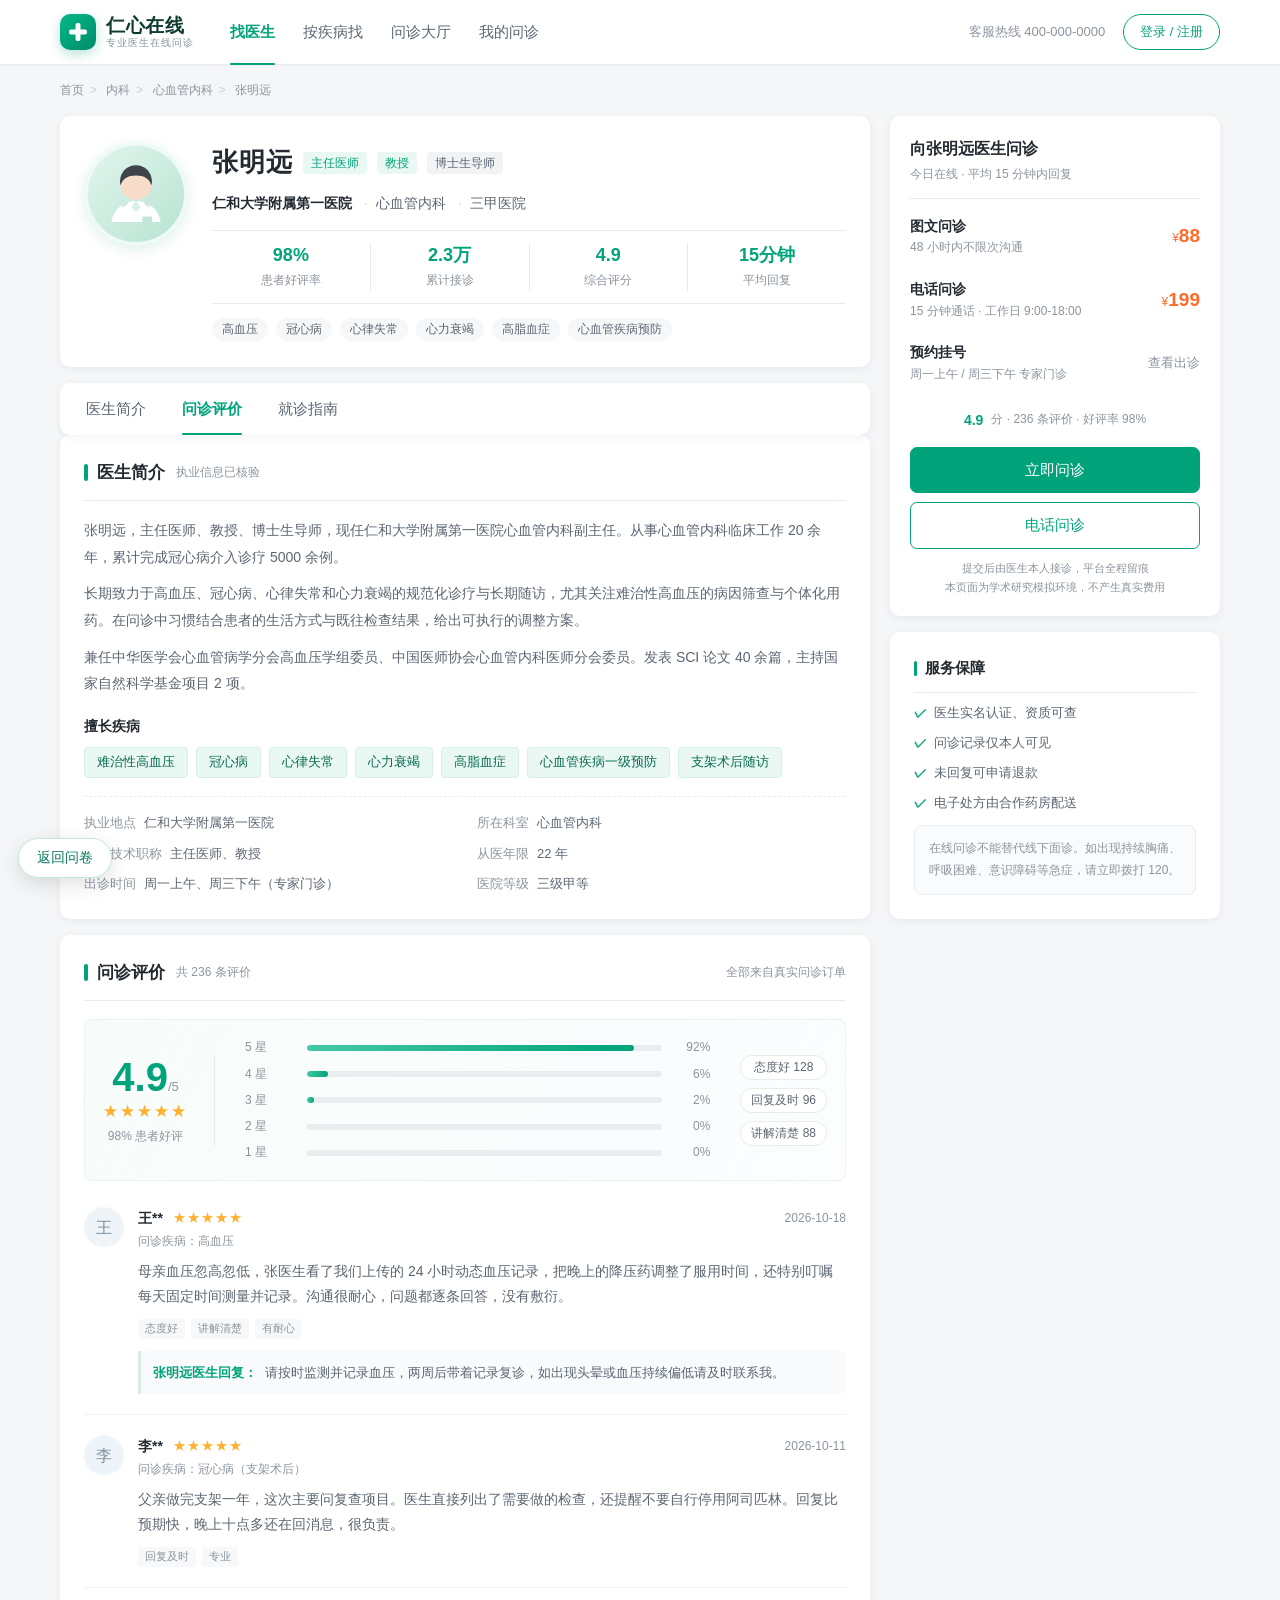
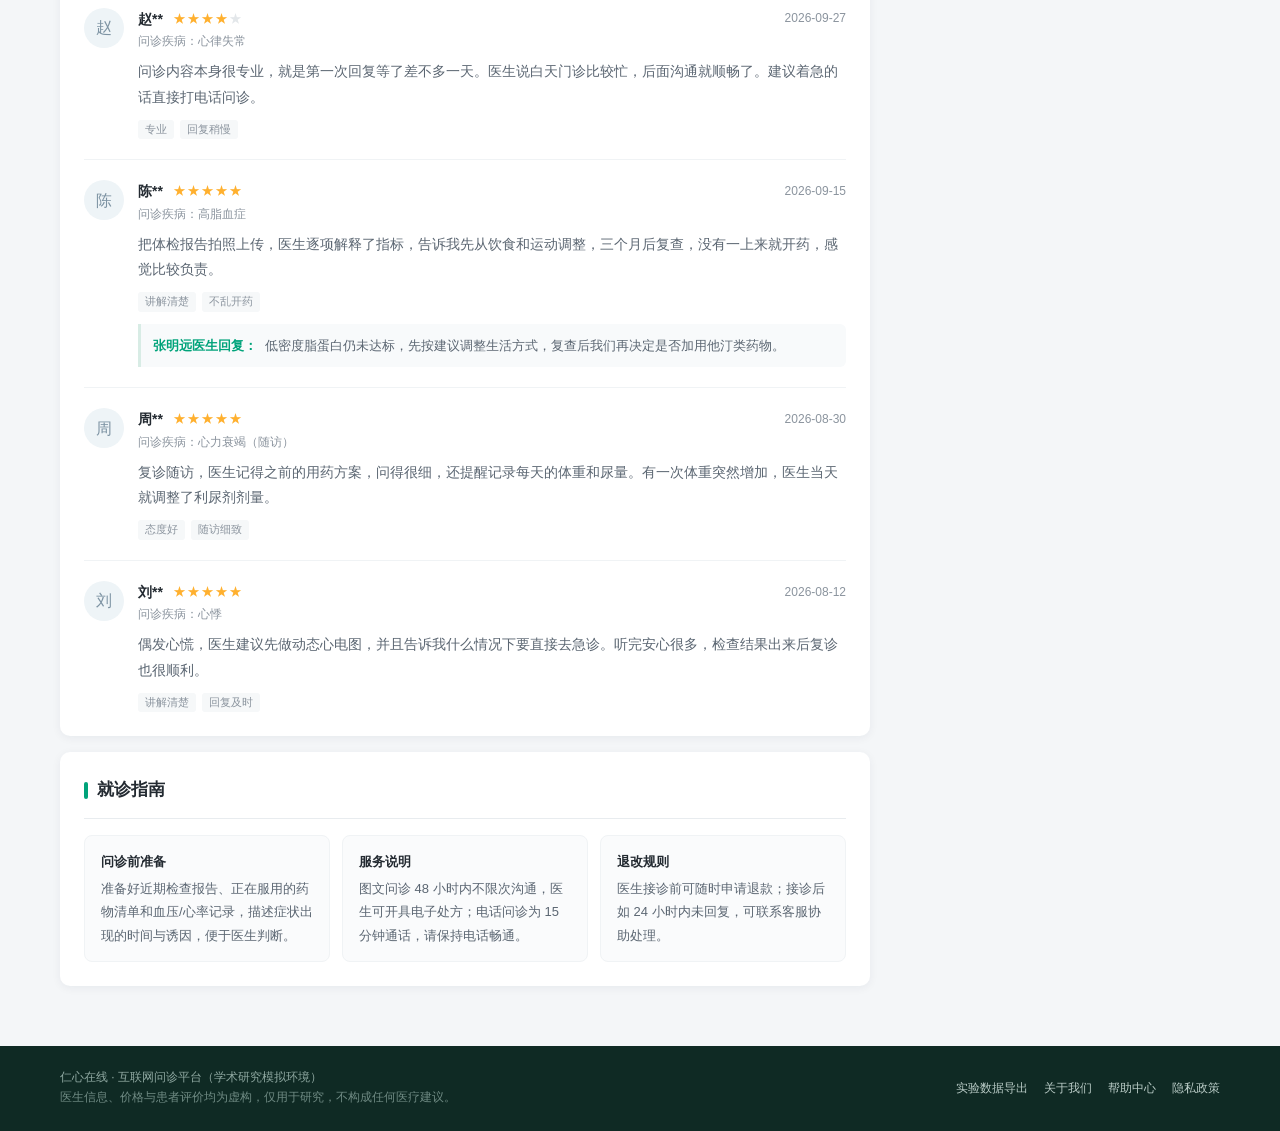
==== commit b46dc517: "fix(ai): RCT treatment/control + ABC script + Credamo tracking, disable LLM" ====
--- a/doctor.html
+++ b/doctor.html
@@ -366,6 +366,9 @@
     <button type="button" class="btn btn-primary" data-od-action="decision" data-track="consult_entry" data-track-label="移动端立即问诊">立即问诊</button>
   </div>
 
+  <!-- 对照组：返回见数问卷 -->
+  <button type="button" class="od-back-survey" id="od-back-survey" hidden>返回问卷</button>
+
   <!-- 决策确认弹窗 -->
   <div class="modal-mask" id="decision-modal" hidden>
     <div class="modal" role="dialog" aria-modal="true" aria-labelledby="decision-title">
--- a/css/style.css
+++ b/css/style.css
@@ -1731,10 +1731,11 @@
 
 .ai-head-text span {
   font-size: 11px;
+  line-height: 1.4;
   opacity: 0.82;
-  white-space: nowrap;
-  overflow: hidden;
-  text-overflow: ellipsis;
+  white-space: normal;
+  overflow: visible;
+  text-overflow: clip;
 }
 
 .ai-close {
@@ -1754,6 +1755,117 @@
   background: rgba(255, 255, 255, 0.16);
 }
 
+/* 静态模式：顶部症状标签，横向自动换行 */
+.ai-symptoms {
+  flex: 0 0 auto;
+  display: flex;
+  flex-wrap: wrap;
+  gap: 7px;
+  padding: 12px 14px;
+  background: #fff;
+  border-bottom: 1px solid #f0f3f2;
+  max-height: 46%;
+  overflow-y: auto;
+}
+
+.ai-symptoms[hidden],
+.ai-quick[hidden],
+.ai-inputbar[hidden] {
+  display: none;
+}
+
+.ai-tag {
+  border: 1px solid #dcefe8;
+  background: #f6fcfa;
+  color: #0a7a5f;
+  border-radius: 14px;
+  padding: 6px 11px;
+  font-size: 12px;
+  line-height: 1.35;
+  text-align: left;
+  white-space: normal;
+}
+
+.ai-tag:hover {
+  background: var(--brand-light);
+  border-color: #b6e5d6;
+}
+
+/* 静态模式：选项与重新选择 */
+.ai-options {
+  display: flex;
+  flex-wrap: wrap;
+  gap: 8px;
+  padding-left: 6px;
+}
+
+.ai-option {
+  border: 1px solid #bfe8da;
+  background: #fff;
+  color: #087a5f;
+  border-radius: 16px;
+  padding: 8px 14px;
+  font-size: 13px;
+  line-height: 1.4;
+  text-align: left;
+}
+
+.ai-option:hover {
+  background: #f0fbf7;
+  border-color: #9ddcc8;
+}
+
+.ai-option-primary {
+  background: var(--brand);
+  border-color: var(--brand);
+  color: #fff;
+}
+
+.ai-option-primary:hover {
+  background: var(--brand-dark);
+  border-color: var(--brand-dark);
+}
+
+.ai-end-actions {
+  justify-content: center;
+  padding: 2px 0 4px;
+}
+
+/* 对照组：返回问卷按钮 */
+.od-back-survey {
+  position: fixed;
+  left: 18px;
+  bottom: 22px;
+  z-index: 46;
+  border: 1px solid #bfe8da;
+  background: #fff;
+  color: #0a7a5f;
+  border-radius: 20px;
+  padding: 10px 18px;
+  font-size: 14px;
+  box-shadow: 0 6px 20px rgba(0, 0, 0, 0.12);
+}
+
+.od-back-survey:hover {
+  background: #f0fbf7;
+  border-color: #9ddcc8;
+}
+
+.ai-reset {
+  align-self: center;
+  margin: 4px auto 2px;
+  border: 0;
+  background: var(--brand);
+  color: #fff;
+  border-radius: 18px;
+  padding: 8px 22px;
+  font-size: 13px;
+}
+
+.ai-reset:hover {
+  background: var(--brand-dark);
+}
+
 .ai-body {
   flex: 1;
   overflow-y: auto;
@@ -1774,13 +1886,16 @@
 }
 
 .ai-bubble {
-  max-width: 84%;
+  max-width: 85%;
   padding: 10px 13px;
   border-radius: 12px;
   font-size: 13px;
   line-height: 1.75;
   white-space: pre-wrap;
+  overflow-wrap: anywhere;
   word-break: break-word;
+  overflow: visible;
+  text-overflow: clip;
 }
 
 .ai-msg-assistant .ai-bubble {
@@ -1795,6 +1910,35 @@
   background: var(--brand);
   color: #fff;
   border-top-right-radius: 4px;
+}
+
+/* 气泡内 Markdown 排版：完整展示，不折叠、不截断 */
+.ai-bubble .ai-md-h {
+  font-weight: 600;
+  color: var(--brand-dark, #00795f);
+  margin: 6px 0 2px;
+}
+
+.ai-bubble ul,
+.ai-bubble ol {
+  margin: 4px 0;
+  padding-left: 20px;
+}
+
+.ai-bubble li {
+  margin: 2px 0;
+}
+
+.ai-bubble strong {
+  font-weight: 700;
+}
+
+.ai-bubble code {
+  padding: 1px 4px;
+  border-radius: 4px;
+  background: #eef6f3;
+  font-size: 12px;
+  word-break: break-word;
 }
 
 .ai-typing .ai-bubble {
@@ -2195,6 +2339,28 @@
     transform: translate(50%, 0) scale(1);
   }
 
+  .ai-symptoms {
+    gap: 6px;
+    padding: 10px 12px;
+  }
+
+  .ai-tag {
+    font-size: 11.5px;
+    padding: 6px 9px;
+  }
+
+  .ai-option {
+    font-size: 12.5px;
+    padding: 7px 12px;
+  }
+
+  .od-back-survey {
+    left: 12px;
+    bottom: 84px;
+    padding: 9px 16px;
+    font-size: 13px;
+  }
+
   .footer-inner {
     flex-direction: column;
     align-items: flex-start;
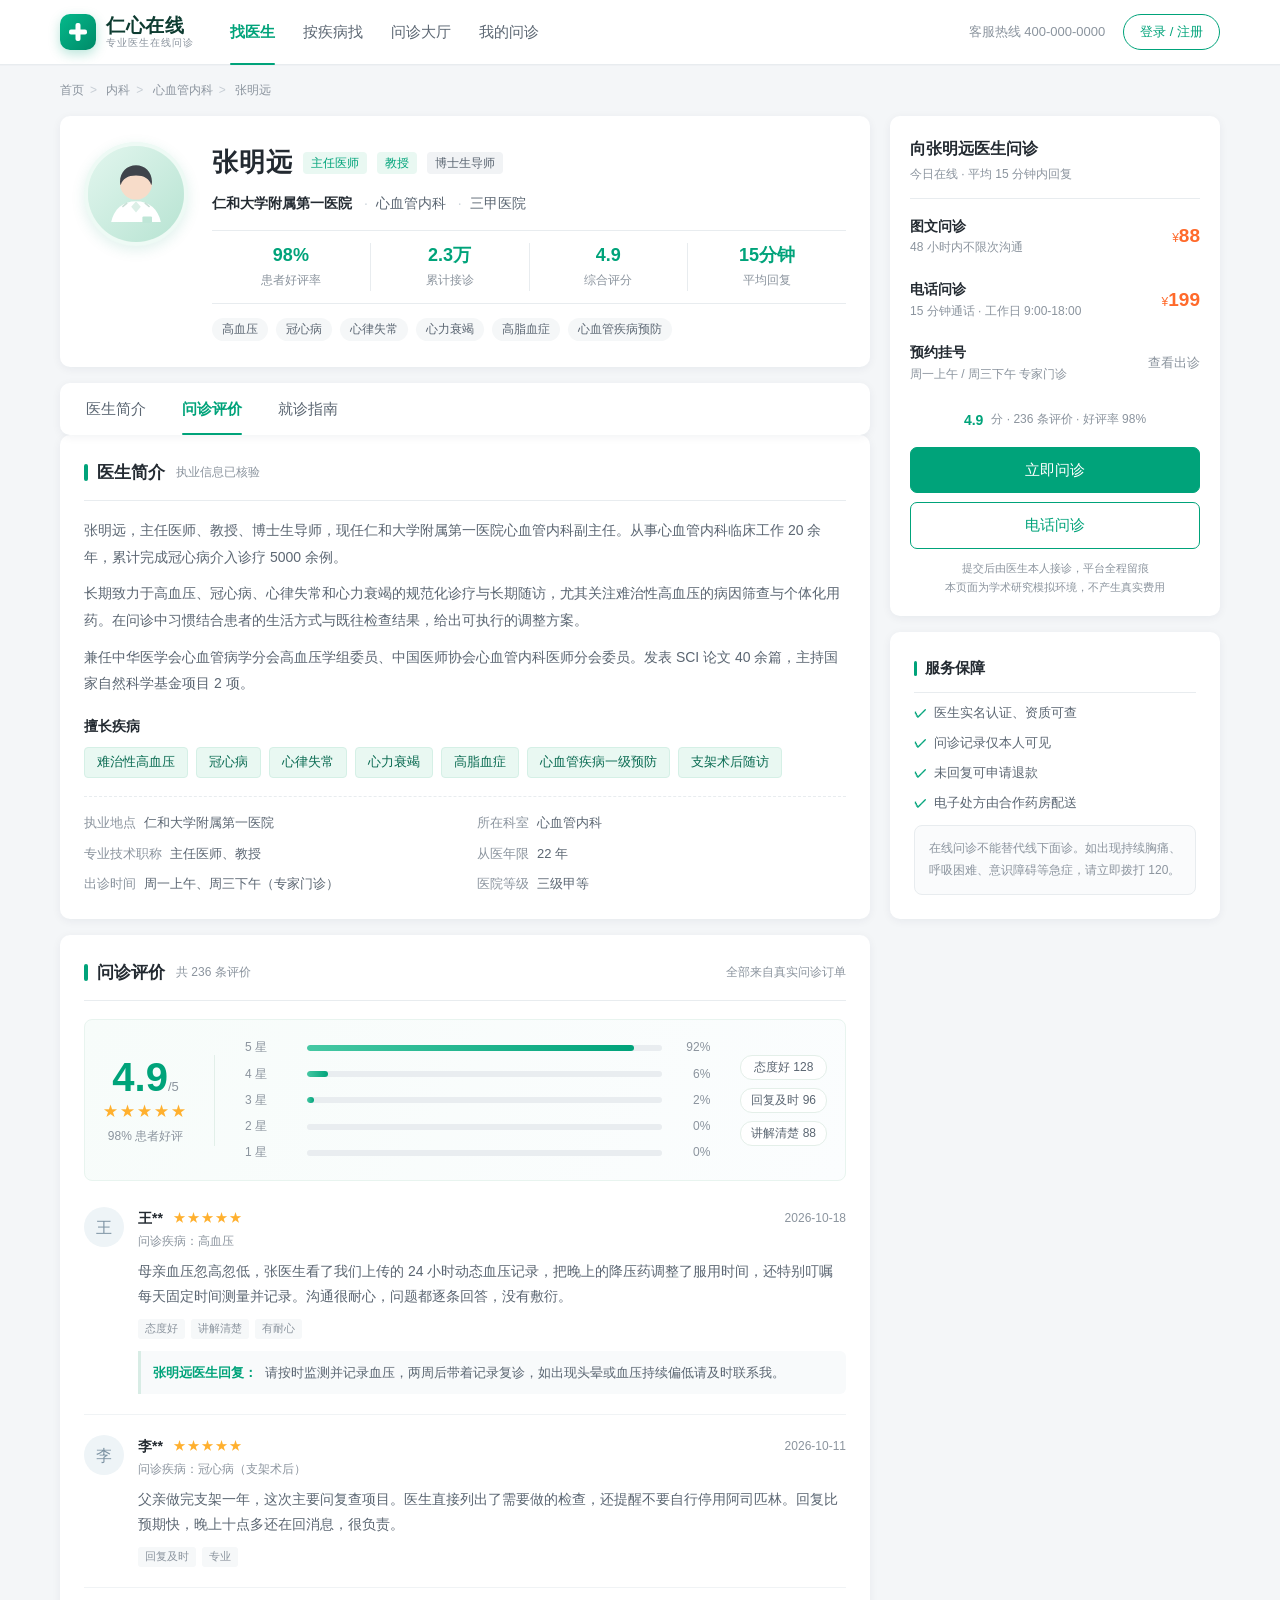
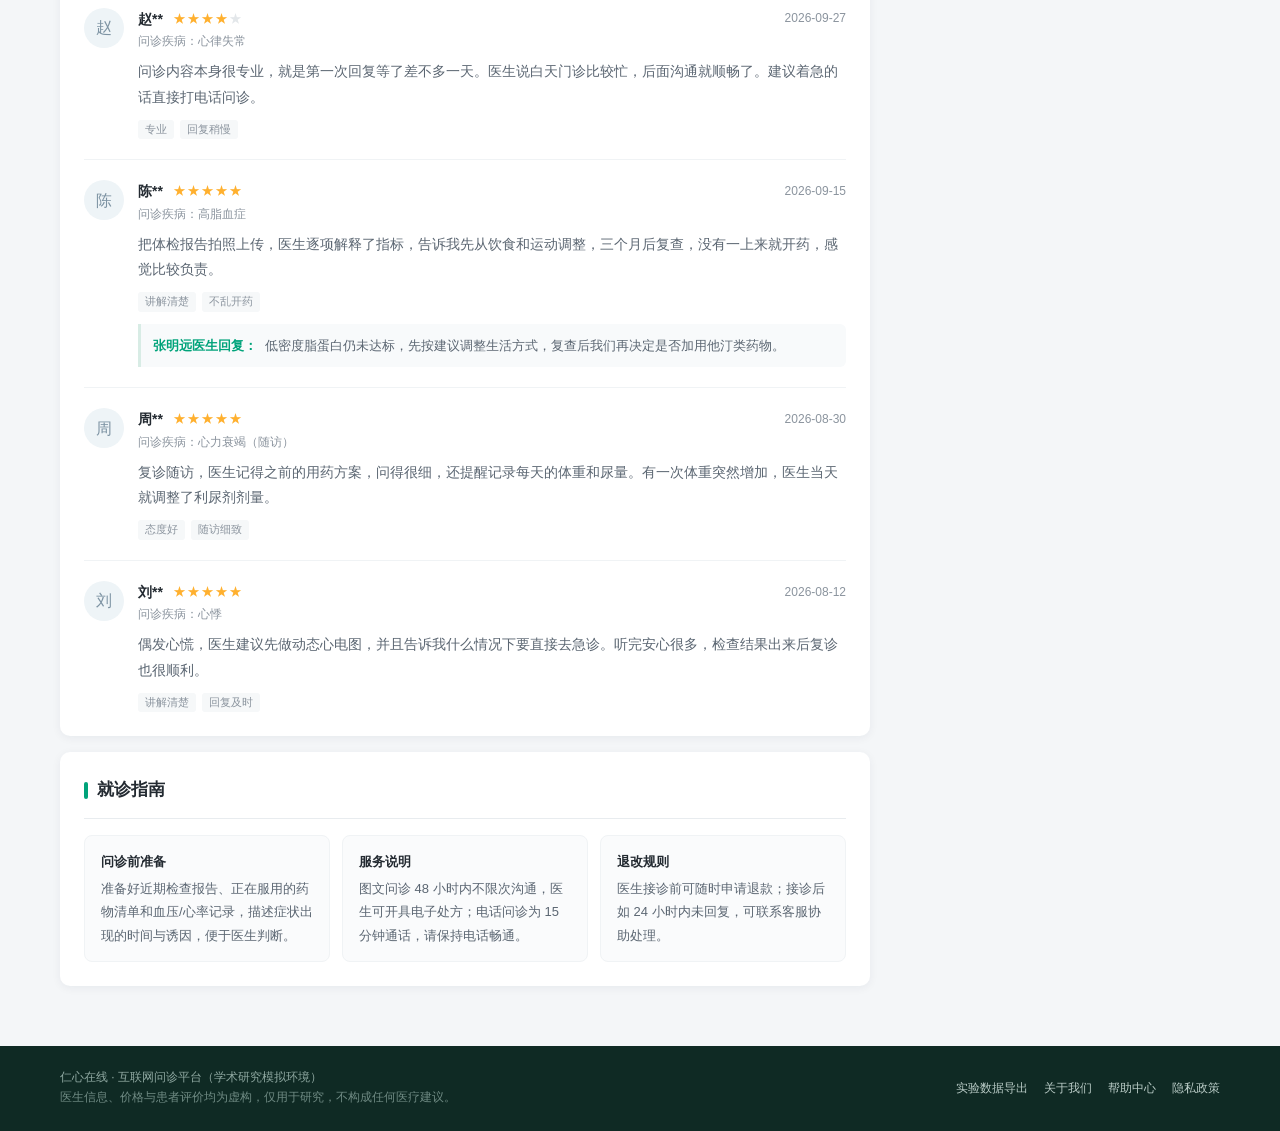
==== commit 8bbf2192: "chore: remove all survey return buttons and links for dataset release" ====
--- a/doctor.html
+++ b/doctor.html
@@ -366,9 +366,6 @@
     <button type="button" class="btn btn-primary" data-od-action="decision" data-track="consult_entry" data-track-label="移动端立即问诊">立即问诊</button>
   </div>
 
-  <!-- 对照组：返回见数问卷 -->
-  <button type="button" class="od-back-survey" id="od-back-survey" hidden>返回问卷</button>
-
   <!-- 决策确认弹窗 -->
   <div class="modal-mask" id="decision-modal" hidden>
     <div class="modal" role="dialog" aria-modal="true" aria-labelledby="decision-title">
@@ -396,10 +393,10 @@
         </label>
 
         <div class="modal-note">
-          提交后将进入研究者问卷，请根据刚才的真实感受作答。问卷大约需要 3-5 分钟。
+          提交后将记录您的问诊选择，数据保存在当前浏览器中。
         </div>
 
-        <button type="button" class="btn btn-primary btn-block" data-od-action="submit-decision">提交并继续</button>
+        <button type="button" class="btn btn-primary btn-block" data-od-action="submit-decision">提交</button>
         <p class="modal-fine">本页面为学术研究模拟环境，不会产生真实费用和真实问诊订单。</p>
       </div>
     </div>
--- a/css/style.css
+++ b/css/style.css
@@ -1831,26 +1831,6 @@
   padding: 2px 0 4px;
 }
 
-/* 对照组：返回问卷按钮 */
-.od-back-survey {
-  position: fixed;
-  left: 18px;
-  bottom: 22px;
-  z-index: 46;
-  border: 1px solid #bfe8da;
-  background: #fff;
-  color: #0a7a5f;
-  border-radius: 20px;
-  padding: 10px 18px;
-  font-size: 14px;
-  box-shadow: 0 6px 20px rgba(0, 0, 0, 0.12);
-}
-
-.od-back-survey:hover {
-  background: #f0fbf7;
-  border-color: #9ddcc8;
-}
-
 .ai-reset {
   align-self: center;
   margin: 4px auto 2px;
@@ -2354,13 +2334,6 @@
     padding: 7px 12px;
   }
 
-  .od-back-survey {
-    left: 12px;
-    bottom: 84px;
-    padding: 9px 16px;
-    font-size: 13px;
-  }
-
   .footer-inner {
     flex-direction: column;
     align-items: flex-start;
